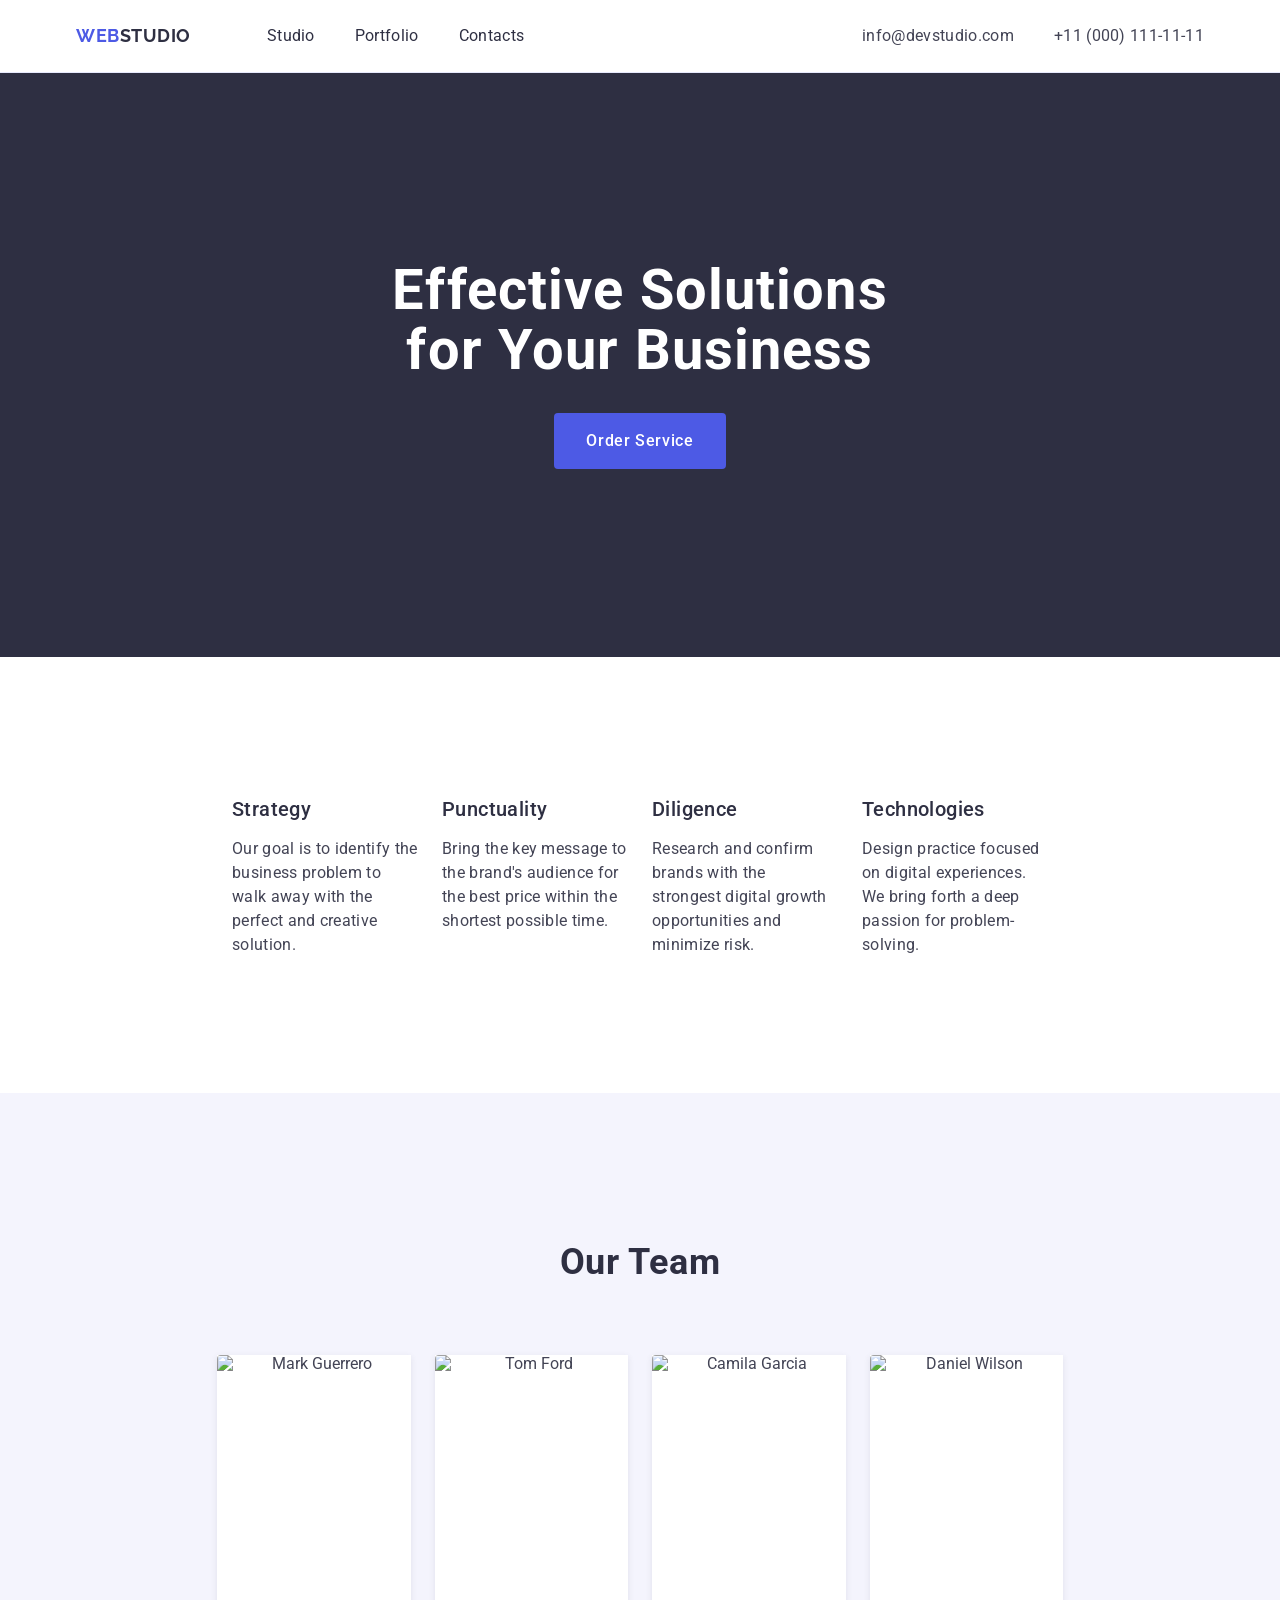
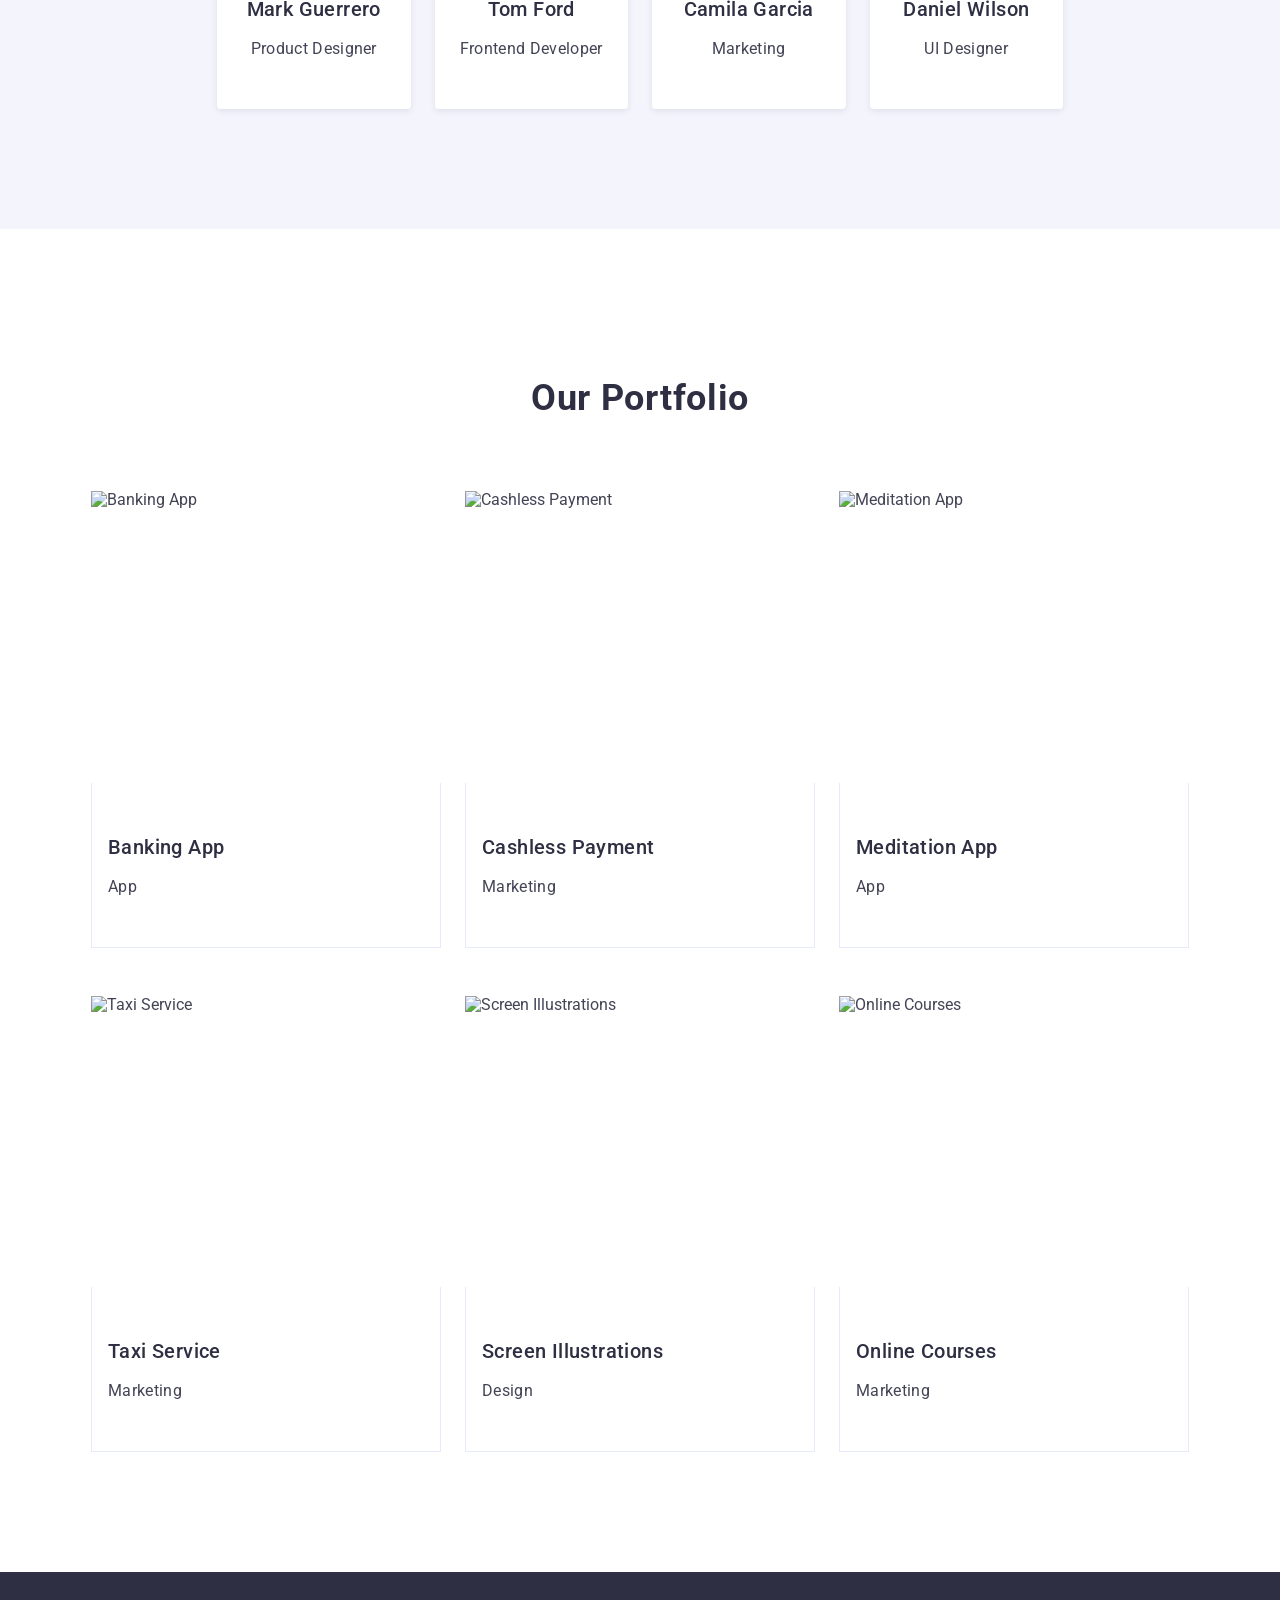
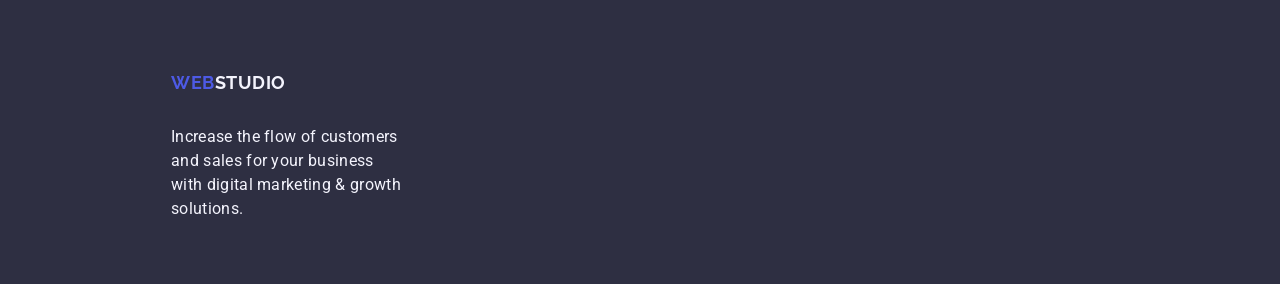
==== index.html @ 5a4e93d2 "changes in CSS" ====
<!DOCTYPE html>
<html lang="en">
  <head>
    <meta charset="UTF-8" />
    <meta name="viewport" content="width=device-width, initial-scale=1.0" />
    <!-- all Fonts -->
    <link rel="preconnect" href="https://fonts.googleapis.com" />
    <link rel="preconnect" href="https://fonts.gstatic.com" crossorigin />
    <link
      href="https://fonts.googleapis.com/css2?family=Raleway:wght@700&family=Roboto:wght@400;500;700&display=swap"
      rel="stylesheet"
    />

    <!-- Normalize -->
    <link
      href="https://cdnjs.cloudflare.com/ajax/libs/modern-normalize/3.0.1/modern-normalize.min.css"
      rel="stylesheet"
    />
    <!-- Stylesheet -->
    <link rel="stylesheet" href="./css/styles.css" />

    <!-- Title -->
    <title>WebStudio</title>
  </head>
  <body>
    <!-- Header -->
    <header class="site-header">
      <div class="container header-container">
        <nav class="nav-bar">
          <a href="./index.html" class="logo-link">
            Web<span class="logo-studio">Studio</span>
          </a>
          <ul class="main-menu">
            <li><a href="./index.html" class="menu-link">Studio</a></li>
            <li><a href="#" class="menu-link">Portfolio</a></li>
            <li><a href="#" class="menu-link">Contacts</a></li>
          </ul>
        </nav>
        <address class="contact-info">
          <ul class="contact-list">
            <li>
              <a href="mailto:info@devstudio.com" class="contact-link"
                >info@devstudio.com</a
              >
            </li>
            <li>
              <a href="tel:+110001111111" class="contact-link"
                >+11 (000) 111-11-11</a
              >
            </li>
          </ul>
        </address>
      </div>
    </header>
    <main>
      <!-- Hero Section -->
      <section class="hero">
        <div class="container hero-container">
          <h1 class="hero-title">Effective Solutions for Your Business</h1>
          <button type="button" class="hero-button">
            <span class="button-text">Order Service</span>
          </button>
        </div>
      </section>

      <!-- Features Section -->
      <section class="features">
        <div class="container features-container">
          <h2 class="visually-hidden">Our Features</h2>
          <ul class="features-list">
            <li class="feature-item">
              <h3 class="feature-item-name">Strategy</h3>
              <p class="feature-item-text">
                Our goal is to identify the business problem to walk away with
                the perfect and creative solution.
              </p>
            </li>
            <li class="feature-item">
              <h3 class="feature-item-name">Punctuality</h3>
              <p class="feature-item-text">
                Bring the key message to the brand's audience for the best price
                within the shortest possible time.
              </p>
            </li>
            <li class="feature-item">
              <h3 class="feature-item-name">Diligence</h3>
              <p class="feature-item-text">
                Research and confirm brands with the strongest digital growth
                opportunities and minimize risk.
              </p>
            </li>
            <li class="feature-item">
              <h3 class="feature-item-name">Technologies</h3>
              <p class="feature-item-text">
                Design practice focused on digital experiences. We bring forth a
                deep passion for problem-solving.
              </p>
            </li>
          </ul>
        </div>
      </section>

      <!-- Team Section -->
      <section class="team">
        <div class="container team-container">
          <h2 class="team-titel">Our Team</h2>
          <ul class="team-list">
            <li class="team-item">
              <img
                src="./images/img1.jpg"
                alt="Mark Guerrero"
                width="264"
                height="260"
              />
              <div class="team-info">
                <h3 class="team-name">Mark Guerrero</h3>
                <p class="team-name-body">Product Designer</p>
              </div>
            </li>
            <li class="team-item">
              <img
                src="./images/img2.jpg"
                alt="Tom Ford"
                width="264"
                height="260"
              />
              <div class="team-info">
                <h3 class="team-name">Tom Ford</h3>
                <p class="team-name-body">Frontend Developer</p>
              </div>
            </li>
            <li class="team-item">
              <img
                src="./images/img3.jpg"
                alt="Camila Garcia"
                width="264"
                height="260"
              />
              <div class="team-info">
                <h3 class="team-name">Camila Garcia</h3>
                <p class="team-name-body">Marketing</p>
              </div>
            </li>
            <li class="team-item">
              <img
                src="./images/img4.jpg"
                alt="Daniel Wilson"
                width="264"
                height="260"
              />
              <div class="team-info">
                <h3 class="team-name">Daniel Wilson</h3>
                <p class="team-name-body">UI Designer</p>
              </div>
            </li>
          </ul>
        </div>
      </section>

      <!-- Portfolio Section -->
      <section class="portfolio">
        <div class="container portfolio-container">
          <h2 class="portfolio-titel">Our Portfolio</h2>
          <ul class="portfolio-list">
            <li class="portfolio-item">
              <img
                src="./images/img-1.jpg"
                alt="Banking App"
                width="360"
                height="300"
              />
              <div class="portfolio-info">
                <h3 class="portfolio-name">Banking App</h3>
                <p class="portfolio-name-body">App</p>
              </div>
            </li>
            <li class="portfolio-item">
              <img
                src="./images/img-2.jpg"
                alt="Cashless Payment"
                width="360"
                height="300"
              />
              <div class="portfolio-info">
                <h3 class="portfolio-name">Cashless Payment</h3>
                <p class="portfolio-name-body">Marketing</p>
              </div>
            </li>
            <li class="portfolio-item">
              <img
                src="./images/img-3.jpg"
                alt="Meditation App"
                width="360"
                height="300"
              />
              <div class="portfolio-info">
                <h3 class="portfolio-name">Meditation App</h3>
                <p class="portfolio-name-body">App</p>
              </div>
            </li>
            <li class="portfolio-item">
              <img
                src="./images/img-4.jpg"
                alt="Taxi Service"
                width="360"
                height="300"
              />
              <div class="portfolio-info">
                <h3 class="portfolio-name">Taxi Service</h3>
                <p class="portfolio-name-body">Marketing</p>
              </div>
            </li>
            <li class="portfolio-item">
              <img
                src="./images/img-5.jpg"
                alt="Screen Illustrations"
                width="360"
                height="300"
              />
              <div class="portfolio-info">
                <h3 class="portfolio-name">Screen Illustrations</h3>
                <p class="portfolio-name-body">Design</p>
              </div>
            </li>
            <li class="portfolio-item">
              <img
                src="./images/img-6.jpg"
                alt="Online Courses"
                width="360"
                height="300"
              />
              <div class="portfolio-info">
                <h3 class="portfolio-name">Online Courses</h3>
                <p class="portfolio-name-body">Marketing</p>
              </div>
            </li>
          </ul>
        </div>
      </section>
    </main>

    <!-- Footer -->
    <footer class="footer">
      <div class="container footer-container">
        <a href="./index.html" class="footer-logo">
          Web<span class="footer-logo-studio">Studio</span>
        </a>
        <p class="footer-text">
          Increase the flow of customers and sales for your business with
          digital marketing & growth solutions.
        </p>
      </div>
    </footer>
  </body>
</html>
---- css/styles.css ----
.header,
body {
  background-color: #ffffff;
}
.team {
  background-color: #f4f4fd;
}
.hero {
  background-color: #2e2f42;
}
.footer {
  background-color: #2e2f42;
}
img {
  display: block;
  max-width: 100%;
  height: auto;
}
body {
  font-family: 'Roboto', sans-serif;
  color: #434455;
}
.visually-hidden {
  position: absolute;
  width: 1px;
  height: 1px;
  margin: -1px;
  border: 0;
  padding: 0;
  white-space: nowrap;
  clip-path: inset(100%);
  clip: rect(0 0 0 0);
  overflow: hidden;
}
/* Header */
/* #region Header */
.site-header {
  border-bottom: 1px solid #e7e9fc;
  background-color: #ffffff;
}
.container {
  width: 1158px;
  margin: 0 auto;
  padding: 0 15px;
}

.header-container {
  width: 1158px;
  padding: 24px 15px;
  margin: 0 auto;
  display: flex;
  align-items: center;
  justify-content: space-between;
}

.nav-bar {
  display: flex;
  align-items: center;
}

.logo-link {
  margin-right: 76px;
  font-family: 'Raleway', sans-serif;
  font-weight: 700;
  font-size: 18px;
  line-height: 1.17;
  letter-spacing: 0.03em;
  text-transform: uppercase;
  text-decoration: none;
  color: #4d5ae5;
}

.logo-studio {
  color: #2e2f42;
}

/* Меню */
.main-menu {
  display: flex;
  list-style: none;
  margin: 0;
  padding: 0;
  gap: 40px;
}

.menu-link {
  font-size: 16px;
  line-height: 24px;
  letter-spacing: 0.02em;
  text-decoration: none;
  color: #2e2f42;
  padding: 24px 0;
}

.menu-link:hover,
.menu-link:focus {
  color: #404bbf;
}

/* Контакты */
.contact-info {
  font-style: normal;
}

.contact-list {
  display: flex;
  list-style: none;
  margin: 0;
  padding: 0;
  gap: 40px;
}

.contact-link {
  font-size: 16px;
  line-height: 1.5;
  letter-spacing: 0.02em;
  color: #434455;
  text-decoration: none;
}

.contact-link:hover,
.contact-link:focus {
  color: #404bbf;
}
/* #endregion Header */
/* Hero */
/* #region Hero */
.hero {
  display: flex;
  justify-content: center;
  text-align: center;
  padding: 188px 0;
}

.hero-title {
  font-size: 56px;
  line-height: 1.07;
  letter-spacing: 0.02em;
  color: #ffffff;
  max-width: 496px;
  margin: auto;
}

.hero-button {
  display: block;
  margin: 32px auto 0;
  min-width: 169px;
  background-color: #4d5ae5;
  border: none;
  padding: 16px 32px;
  border-radius: 4px;
  font-family: 'Roboto', sans-serif;
  font-weight: 500;
  font-size: 16px;
  line-height: 1.5;
  letter-spacing: 0.04em;
  color: #ffffff;
  cursor: pointer;
}

.hero-button:hover,
.hero-button:focus {
  background-color: #404bbf;
}

.button-text {
  font-size: 16px;
  line-height: 1.5;
  letter-spacing: 0.04em;
  color: #ffffff;
}
/* #endregion Hero */
/* Features */
/* #region Features */
.features {
  padding: 120px 0;
}

.features-container {
  text-align: center;
  padding: 0 156px;
  max-width: 1128px;
  margin: 0 auto;
}

.features-titel {
  font-size: 36px;
  line-height: 40px;
  letter-spacing: 0.02em;
  color: #2e2f42;
  margin-bottom: 72px;
}

.features-list {
  display: flex;
  justify-content: center;
  gap: 24px;
  list-style: none;
  margin: 0;
  padding: 0;
}

.feature-item {
  flex-basis: calc((100% - 3 * 24px) / 4);
  max-width: 264px;
  text-align: left;
}

.feature-item-name {
  font-weight: 500;
  font-size: 20px;
  line-height: 24px;
  letter-spacing: 0.02em;
  color: #2e2f42;
  margin-bottom: 8px;
}

.feature-item-text {
  font-size: 16px;
  line-height: 24px;
  letter-spacing: 0.02em;
  color: #434455;
}
/* #endregion Features */

/* Team */
/* #region Team */
.team {
  padding-top: 120px;
  padding-bottom: 120px;
}

.team-container {
  padding-left: 156px;
  padding-right: 156px;
  text-align: center;
}

.team-titel {
  font-size: 36px;
  line-height: 1.11;
  letter-spacing: 0.02em;
  text-align: center;
  text-transform: capitalize;
  color: #2e2f42;
  margin-bottom: 72px;
}

.team-list {
  display: flex;
  gap: 24px;
  list-style: none;
  margin: 0;
  padding: 0;
  justify-content: center;
}

.team-item {
  background-color: #ffffff;
  border-radius: 0 0 4px 4px;
  box-shadow: 0px 2px 6px rgba(46, 47, 66, 0.1);
  flex-basis: calc((100% - 72px) / 4);
  max-width: 264px;
}

.team-item img {
  border-top-left-radius: 4px;
  border-top-right-radius: 4px;
  display: block;
  width: 100%;
  height: auto;
}

.team-info {
  padding-top: 32px;
  padding-bottom: 32px;
  text-align: center;
}

.team-name {
  font-weight: 500;
  font-size: 20px;
  line-height: 24px;
  letter-spacing: 0.02em;
  color: #2e2f42;
  margin-bottom: 8px;
}

.team-name-body {
  font-size: 16px;
  line-height: 24px;
  letter-spacing: 0.02em;
  color: #434455;
}
/* #endregion Team */

/* Portfolio */
/* #region Portfolio */
.portfolio {
  padding-top: 120px;
  padding-bottom: 120px;
}

.portfolio-container {
  text-align: left;
  width: 1128px;
  margin: 0 auto;
  padding: 0 15px;
}

.portfolio-titel {
  font-size: 36px;
  line-height: 1.11;
  letter-spacing: 0.02em;
  text-align: center;
  color: #2e2f42;
  margin-bottom: 72px;
}

.portfolio-list {
  display: flex;
  flex-wrap: wrap;
  column-gap: 24px;
  row-gap: 48px;
  list-style: none;
  margin: 0;
  padding: 0;
  justify-content: center;
}

.portfolio-item {
  width: calc((100% - 48px) / 3);
  background-color: #ffffff;
}

.portfolio-item img {
  display: block;
  width: 100%;
  height: auto;
}

.portfolio-info {
  border: 1px solid #e7e9fc;
  border-top: none;
  padding: 32px 16px;
}

.portfolio-name {
  font-weight: 500;
  font-size: 20px;
  line-height: 120%;
  letter-spacing: 0.02em;
  color: #2e2f42;
  margin-bottom: 8px;
}

.portfolio-name-body {
  font-weight: 400;
  line-height: 150%;
  font-size: 16px;
  letter-spacing: 0.02em;
  color: #434455;
}
/* #endregion Portfolio */
/* Footer */
/* #region Footer */
.footer {
  background-color: #2e2f42;
  padding-top: 100px;
  padding-bottom: 100px;
}

.footer-container {
  width: 264px;
  height: 112px;
  margin-left: 156px;
}

.footer-logo {
  display: inline-block;
  margin-bottom: 16px;
  font-family: 'Raleway', sans-serif;
  font-weight: 700;
  font-size: 18px;
  line-height: 1.17;
  letter-spacing: 0.03em;
  text-transform: uppercase;
  text-decoration: none;
  color: #4d5ae5;
}

.footer-logo-studio {
  color: #f4f4fd;
}

.footer-text {
  max-width: 264px;
  font-weight: 400;
  font-size: 16px;
  line-height: 1.5;
  letter-spacing: 0.02em;
  color: #f4f4fd;
}
/* #endregion Footer */
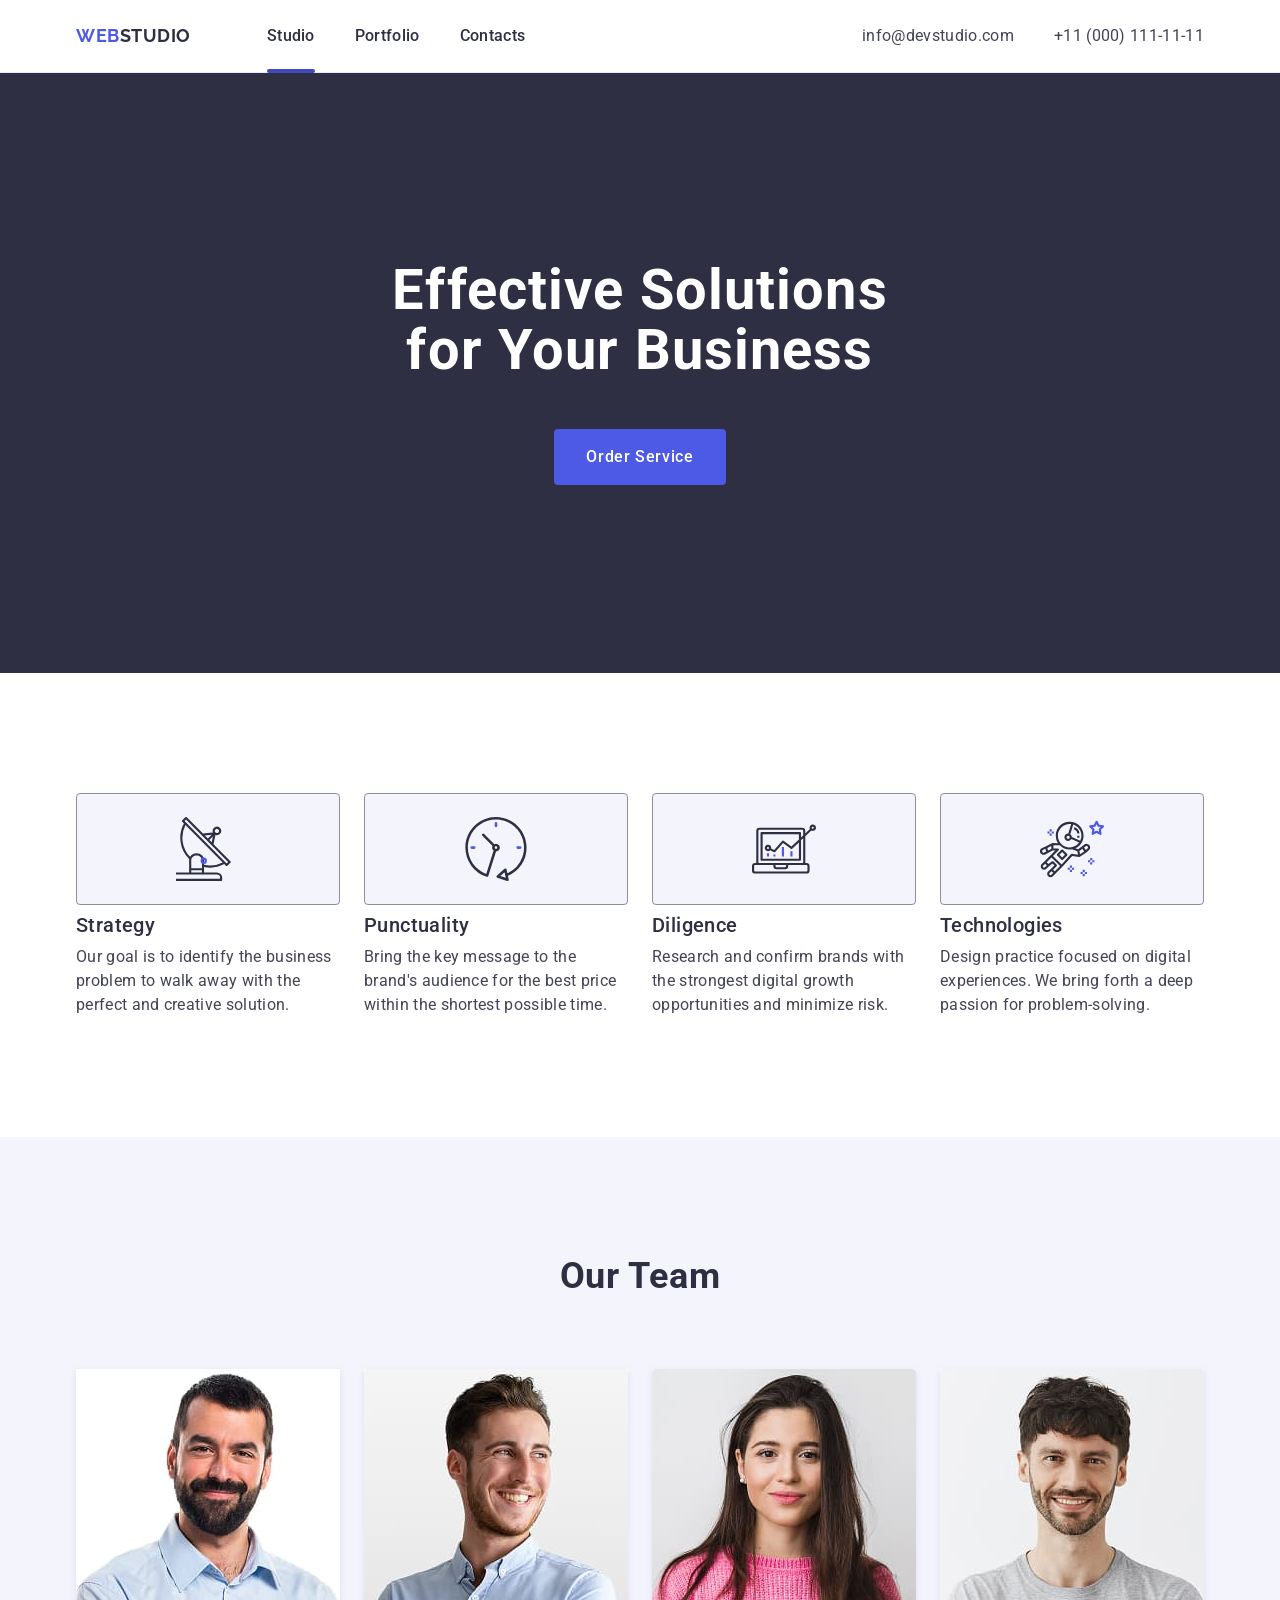
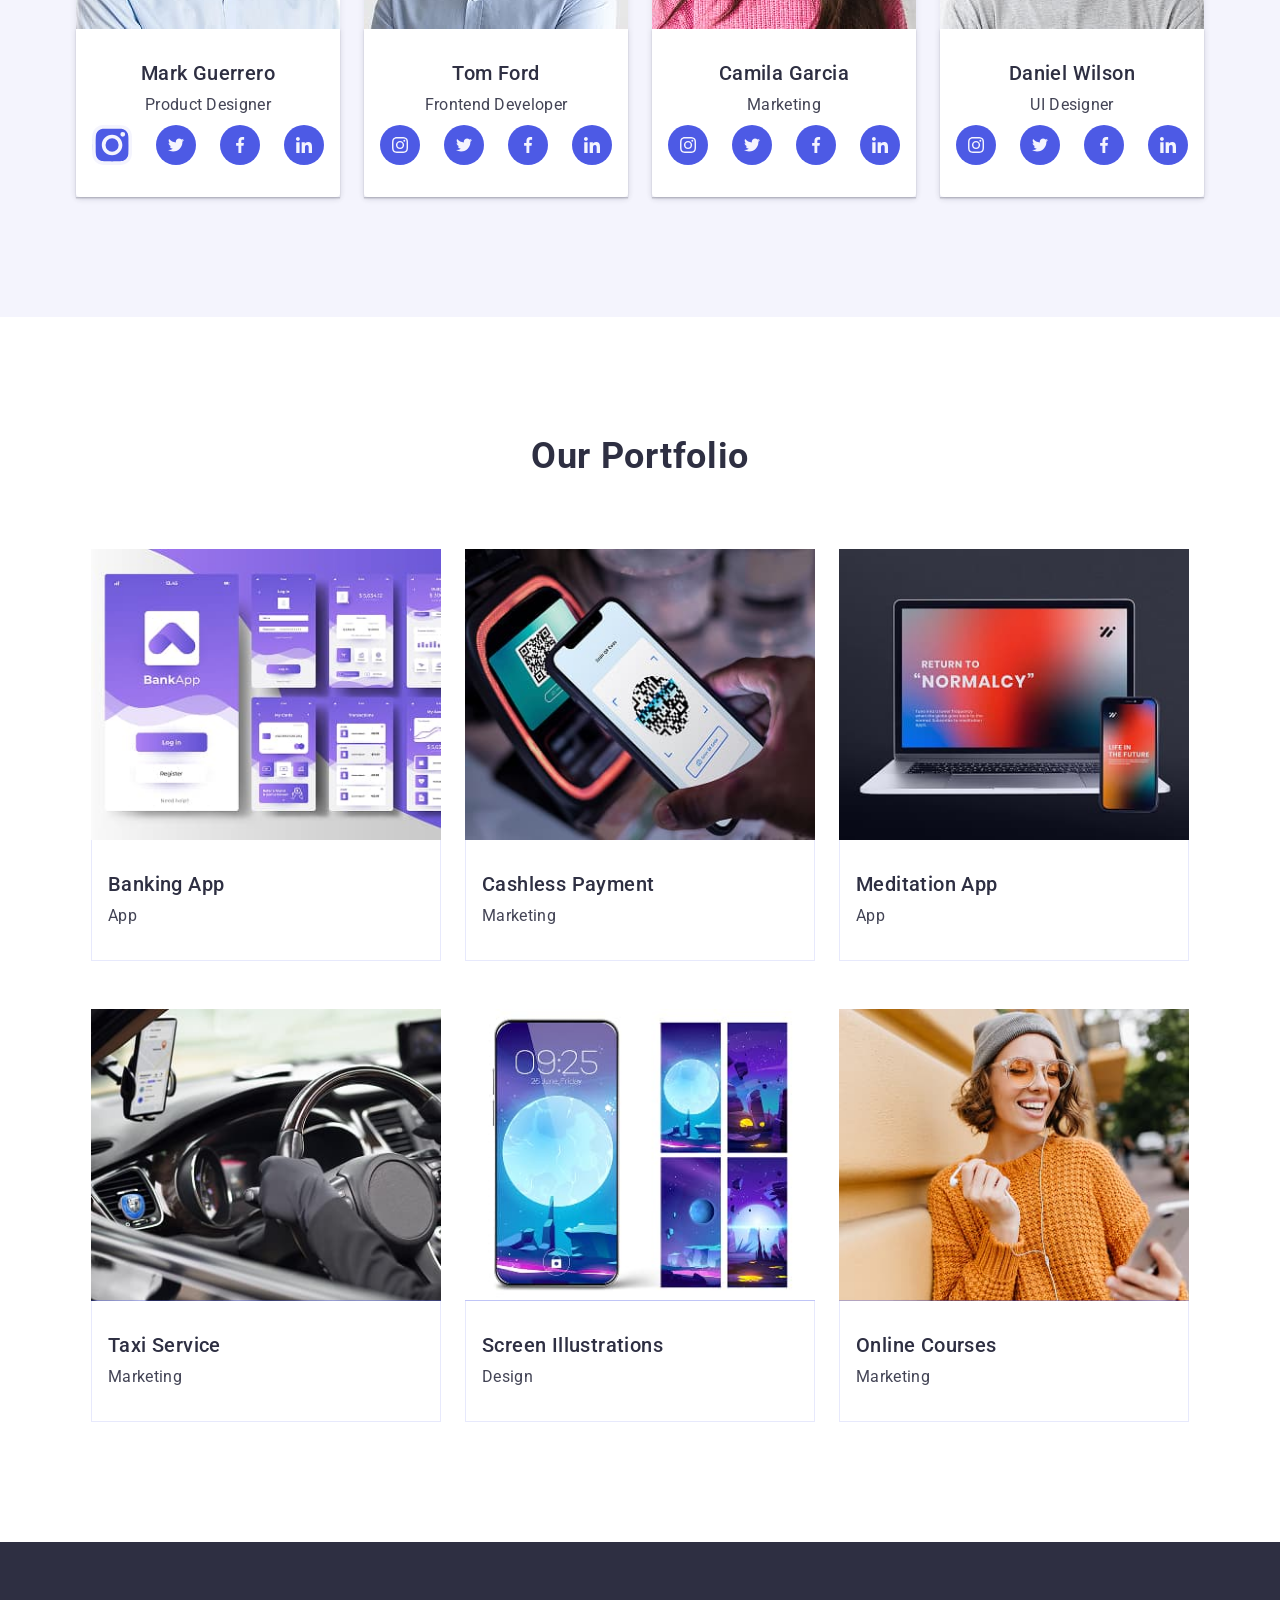
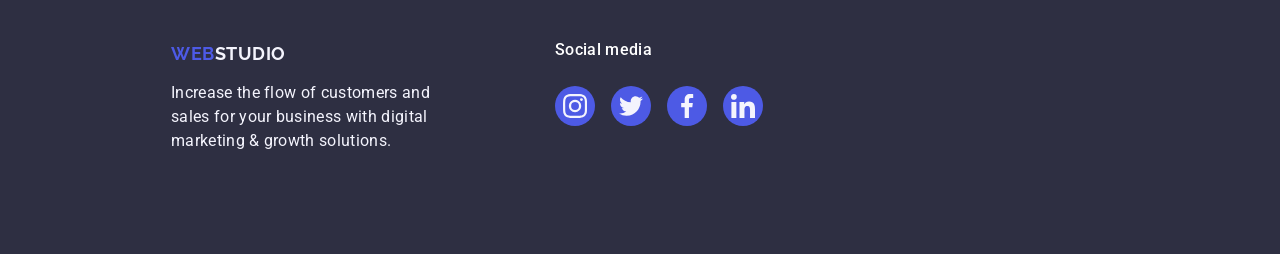
==== commit 87df8f49: "add Social media links and SVG graf, with a schdows and animations" ====
--- a/index.html
+++ b/index.html
@@ -31,7 +31,7 @@
             Web<span class="logo-studio">Studio</span>
           </a>
           <ul class="main-menu">
-            <li><a href="./index.html" class="menu-link">Studio</a></li>
+            <li><a href="./index.html" class="menu-link current">Studio</a></li>
             <li><a href="#" class="menu-link">Portfolio</a></li>
             <li><a href="#" class="menu-link">Contacts</a></li>
           </ul>
@@ -69,6 +69,11 @@
           <h2 class="visually-hidden">Our Features</h2>
           <ul class="features-list">
             <li class="feature-item">
+              <div class="feature-icon">
+                <svg width="64" height="64">
+                  <use href="./images/icons/icons.svg#antenna"></use>
+                </svg>
+              </div>
               <h3 class="feature-item-name">Strategy</h3>
               <p class="feature-item-text">
                 Our goal is to identify the business problem to walk away with
@@ -76,6 +81,11 @@
               </p>
             </li>
             <li class="feature-item">
+              <div class="feature-icon">
+                <svg width="64" height="64">
+                  <use href="./images/icons/icons.svg#clock"></use>
+                </svg>
+              </div>
               <h3 class="feature-item-name">Punctuality</h3>
               <p class="feature-item-text">
                 Bring the key message to the brand's audience for the best price
@@ -83,6 +93,11 @@
               </p>
             </li>
             <li class="feature-item">
+              <div class="feature-icon">
+                <svg width="64" height="64">
+                  <use href="./images/icons/icons.svg#diagram"></use>
+                </svg>
+              </div>
               <h3 class="feature-item-name">Diligence</h3>
               <p class="feature-item-text">
                 Research and confirm brands with the strongest digital growth
@@ -90,6 +105,11 @@
               </p>
             </li>
             <li class="feature-item">
+              <div class="feature-icon">
+                <svg width="64" height="64">
+                  <use href="./images/icons/icons.svg#astronaut"></use>
+                </svg>
+              </div>
               <h3 class="feature-item-name">Technologies</h3>
               <p class="feature-item-text">
                 Design practice focused on digital experiences. We bring forth a
@@ -107,7 +127,7 @@
           <ul class="team-list">
             <li class="team-item">
               <img
-                src="./images/img1.jpg"
+                src="./images/team/img1.jpg"
                 alt="Mark Guerrero"
                 width="264"
                 height="260"
@@ -115,11 +135,61 @@
               <div class="team-info">
                 <h3 class="team-name">Mark Guerrero</h3>
                 <p class="team-name-body">Product Designer</p>
+                <ul class="social-list">
+                  <li class="social-item">
+                    <a
+                      class="social-link"
+                      href="https://instagram.com"
+                      target="_blank"
+                      rel="noopener noreferrer"
+                    >
+                      <svg class="social-icon" width=" height="16">
+                        <use href="./images/icons/icons.svg#instagram"></use>
+                      </svg>
+                    </a>
+                  </li>
+                  <li class="social-item">
+                    <a
+                      class="social-link"
+                      href="https://twitter.com"
+                      target="_blank"
+                      rel="noopener noreferrer"
+                    >
+                      <svg class="social-icon" width="16" height="16">
+                        <use href="./images/icons/icons.svg#twitter"></use>
+                      </svg>
+                    </a>
+                  </li>
+                  <li class="social-item">
+                    <a
+                      class="social-link"
+                      href="https://facebook.com"
+                      target="_blank"
+                      rel="noopener noreferrer"
+                    >
+                      <svg class="social-icon" width="16" height="16">
+                        <use href="./images/icons/icons.svg#facebook"></use>
+                      </svg>
+                    </a>
+                  </li>
+                  <li class="social-item">
+                    <a
+                      class="social-link"
+                      href="https://linkedin.com"
+                      target="_blank"
+                      rel="noopener noreferrer"
+                    >
+                      <svg class="social-icon" width="16" height="16">
+                        <use href="./images/icons/icons.svg#linkedin"></use>
+                      </svg>
+                    </a>
+                  </li>
+                </ul>
               </div>
             </li>
             <li class="team-item">
               <img
-                src="./images/img2.jpg"
+                src="./images/team/img2.jpg"
                 alt="Tom Ford"
                 width="264"
                 height="260"
@@ -127,11 +197,61 @@
               <div class="team-info">
                 <h3 class="team-name">Tom Ford</h3>
                 <p class="team-name-body">Frontend Developer</p>
+                <ul class="social-list">
+                  <li class="social-item">
+                    <a
+                      class="social-link"
+                      href="https://instagram.com"
+                      target="_blank"
+                      rel="noopener noreferrer"
+                    >
+                      <svg class="social-icon" width="16" height="16">
+                        <use href="./images/icons/icons.svg#instagram"></use>
+                      </svg>
+                    </a>
+                  </li>
+                  <li class="social-item">
+                    <a
+                      class="social-link"
+                      href="https://twitter.com"
+                      target="_blank"
+                      rel="noopener noreferrer"
+                    >
+                      <svg class="social-icon" width="16" height="16">
+                        <use href="./images/icons/icons.svg#twitter"></use>
+                      </svg>
+                    </a>
+                  </li>
+                  <li class="social-item">
+                    <a
+                      class="social-link"
+                      href="https://facebook.com"
+                      target="_blank"
+                      rel="noopener noreferrer"
+                    >
+                      <svg class="social-icon" width="16" height="16">
+                        <use href="./images/icons/icons.svg#facebook"></use>
+                      </svg>
+                    </a>
+                  </li>
+                  <li class="social-item">
+                    <a
+                      class="social-link"
+                      href="https://linkedin.com"
+                      target="_blank"
+                      rel="noopener noreferrer"
+                    >
+                      <svg class="social-icon" width="16" height="16">
+                        <use href="./images/icons/icons.svg#linkedin"></use>
+                      </svg>
+                    </a>
+                  </li>
+                </ul>
               </div>
             </li>
             <li class="team-item">
               <img
-                src="./images/img3.jpg"
+                src="./images/team/img3.jpg"
                 alt="Camila Garcia"
                 width="264"
                 height="260"
@@ -139,11 +259,61 @@
               <div class="team-info">
                 <h3 class="team-name">Camila Garcia</h3>
                 <p class="team-name-body">Marketing</p>
+                <ul class="social-list">
+                  <li class="social-item">
+                    <a
+                      class="social-link"
+                      href="https://instagram.com"
+                      target="_blank"
+                      rel="noopener noreferrer"
+                    >
+                      <svg class="social-icon" width="16" height="16">
+                        <use href="./images/icons/icons.svg#instagram"></use>
+                      </svg>
+                    </a>
+                  </li>
+                  <li class="social-item">
+                    <a
+                      class="social-link"
+                      href="https://twitter.com"
+                      target="_blank"
+                      rel="noopener noreferrer"
+                    >
+                      <svg class="social-icon" width="16" height="16">
+                        <use href="./images/icons/icons.svg#twitter"></use>
+                      </svg>
+                    </a>
+                  </li>
+                  <li class="social-item">
+                    <a
+                      class="social-link"
+                      href="https://facebook.com"
+                      target="_blank"
+                      rel="noopener noreferrer"
+                    >
+                      <svg class="social-icon" width="16" height="16">
+                        <use href="./images/icons/icons.svg#facebook"></use>
+                      </svg>
+                    </a>
+                  </li>
+                  <li class="social-item">
+                    <a
+                      class="social-link"
+                      href="https://linkedin.com"
+                      target="_blank"
+                      rel="noopener noreferrer"
+                    >
+                      <svg class="social-icon" width="16" height="16">
+                        <use href="./images/icons/icons.svg#linkedin"></use>
+                      </svg>
+                    </a>
+                  </li>
+                </ul>
               </div>
             </li>
             <li class="team-item">
               <img
-                src="./images/img4.jpg"
+                src="./images/team/img4.jpg"
                 alt="Daniel Wilson"
                 width="264"
                 height="260"
@@ -151,6 +321,56 @@
               <div class="team-info">
                 <h3 class="team-name">Daniel Wilson</h3>
                 <p class="team-name-body">UI Designer</p>
+                <ul class="social-list">
+                  <li class="social-item">
+                    <a
+                      class="social-link"
+                      href="https://instagram.com"
+                      target="_blank"
+                      rel="noopener noreferrer"
+                    >
+                      <svg class="social-icon" width="16" height="16">
+                        <use href="./images/icons/icons.svg#instagram"></use>
+                      </svg>
+                    </a>
+                  </li>
+                  <li class="social-item">
+                    <a
+                      class="social-link"
+                      href="https://twitter.com"
+                      target="_blank"
+                      rel="noopener noreferrer"
+                    >
+                      <svg class="social-icon" width="16" height="16">
+                        <use href="./images/icons/icons.svg#twitter"></use>
+                      </svg>
+                    </a>
+                  </li>
+                  <li class="social-item">
+                    <a
+                      class="social-link"
+                      href="https://facebook.com"
+                      target="_blank"
+                      rel="noopener noreferrer"
+                    >
+                      <svg class="social-icon" width="16" height="16">
+                        <use href="./images/icons/icons.svg#facebook"></use>
+                      </svg>
+                    </a>
+                  </li>
+                  <li class="social-item">
+                    <a
+                      class="social-link"
+                      href="https://linkedin.com"
+                      target="_blank"
+                      rel="noopener noreferrer"
+                    >
+                      <svg class="social-icon" width="16" height="16">
+                        <use href="./images/icons/icons.svg#linkedin"></use>
+                      </svg>
+                    </a>
+                  </li>
+                </ul>
               </div>
             </li>
           </ul>
@@ -163,72 +383,114 @@
           <h2 class="portfolio-titel">Our Portfolio</h2>
           <ul class="portfolio-list">
             <li class="portfolio-item">
-              <img
-                src="./images/img-1.jpg"
-                alt="Banking App"
-                width="360"
-                height="300"
-              />
+              <div class="overlay-wrapper">
+                <img
+                  src="./images/portfolio/img-1.jpg"
+                  alt="Banking App"
+                  width="360"
+                  height="300"
+                />
+                <p class="overlay-text">
+                  14 Stylish and User-Friendly App Design Concepts · Task
+                  Manager App · Calorie Tracker App · Exotic Fruit Ecommerce App
+                  · Cloud Storage App
+                </p>
+              </div>
               <div class="portfolio-info">
                 <h3 class="portfolio-name">Banking App</h3>
                 <p class="portfolio-name-body">App</p>
               </div>
             </li>
             <li class="portfolio-item">
-              <img
-                src="./images/img-2.jpg"
-                alt="Cashless Payment"
-                width="360"
-                height="300"
-              />
+              <div class="overlay-wrapper">
+                <img
+                  src="./images/portfolio/img-2.jpg"
+                  alt="Cashless Payment"
+                  width="360"
+                  height="300"
+                />
+                <p class="overlay-text">
+                  14 Stylish and User-Friendly App Design Concepts · Task
+                  Manager App · Calorie Tracker App · Exotic Fruit Ecommerce App
+                  · Cloud Storage App
+                </p>
+              </div>
               <div class="portfolio-info">
                 <h3 class="portfolio-name">Cashless Payment</h3>
                 <p class="portfolio-name-body">Marketing</p>
               </div>
             </li>
             <li class="portfolio-item">
-              <img
-                src="./images/img-3.jpg"
-                alt="Meditation App"
-                width="360"
-                height="300"
-              />
+              <div class="overlay-wrapper">
+                <img
+                  src="./images/portfolio/img-3.jpg"
+                  alt="Meditation App"
+                  width="360"
+                  height="300"
+                />
+                <p class="overlay-text">
+                  14 Stylish and User-Friendly App Design Concepts · Task
+                  Manager App · Calorie Tracker App · Exotic Fruit Ecommerce App
+                  · Cloud Storage App
+                </p>
+              </div>
               <div class="portfolio-info">
                 <h3 class="portfolio-name">Meditation App</h3>
                 <p class="portfolio-name-body">App</p>
               </div>
             </li>
             <li class="portfolio-item">
-              <img
-                src="./images/img-4.jpg"
-                alt="Taxi Service"
-                width="360"
-                height="300"
-              />
+              <div class="overlay-wrapper">
+                <img
+                  src="./images/portfolio/img-4.jpg"
+                  alt="Taxi Service"
+                  width="360"
+                  height="300"
+                />
+                <p class="overlay-text">
+                  14 Stylish and User-Friendly App Design Concepts · Task
+                  Manager App · Calorie Tracker App · Exotic Fruit Ecommerce App
+                  · Cloud Storage App
+                </p>
+              </div>
               <div class="portfolio-info">
                 <h3 class="portfolio-name">Taxi Service</h3>
                 <p class="portfolio-name-body">Marketing</p>
               </div>
             </li>
             <li class="portfolio-item">
-              <img
-                src="./images/img-5.jpg"
-                alt="Screen Illustrations"
-                width="360"
-                height="300"
-              />
+              <div class="overlay-wrapper">
+                <img
+                  src="./images/portfolio/img-5.jpg"
+                  alt="Screen Illustrations"
+                  width="360"
+                  height="300"
+                />
+                <p class="overlay-text">
+                  14 Stylish and User-Friendly App Design Concepts · Task
+                  Manager App · Calorie Tracker App · Exotic Fruit Ecommerce App
+                  · Cloud Storage App
+                </p>
+              </div>
               <div class="portfolio-info">
                 <h3 class="portfolio-name">Screen Illustrations</h3>
                 <p class="portfolio-name-body">Design</p>
               </div>
             </li>
             <li class="portfolio-item">
-              <img
-                src="./images/img-6.jpg"
-                alt="Online Courses"
-                width="360"
-                height="300"
-              />
+              <div class="overlay-wrapper">
+                <img
+                  src="./images/portfolio/img-6.jpg"
+                  alt="Online Courses"
+                  width="360"
+                  height="300"
+                />
+                <p class="overlay-text">
+                  14 Stylish and User-Friendly App Design Concepts · Task
+                  Manager App · Calorie Tracker App · Exotic Fruit Ecommerce App
+                  · Cloud Storage App
+                </p>
+              </div>
               <div class="portfolio-info">
                 <h3 class="portfolio-name">Online Courses</h3>
                 <p class="portfolio-name-body">Marketing</p>
@@ -239,16 +501,65 @@
       </section>
     </main>
 
-    <!-- Footer -->
     <footer class="footer">
-      <div class="container footer-container">
-        <a href="./index.html" class="footer-logo">
-          Web<span class="footer-logo-studio">Studio</span>
-        </a>
-        <p class="footer-text">
-          Increase the flow of customers and sales for your business with
-          digital marketing & growth solutions.
-        </p>
+      <div class="container footer-inner">
+        <!-- Левый блок: логотип + текст -->
+        <div class="footer-container">
+          <a href="./index.html" class="footer-logo">
+            Web<span class="footer-logo-studio">Studio</span>
+          </a>
+          <p class="footer-text">
+            Increase the flow of customers and sales for your business with
+            digital marketing & growth solutions.
+          </p>
+        </div>
+
+        <!-- Правый блок: соцсети -->
+        <div class="footer-container-social">
+          <p class="footer-social-media">Social media</p>
+          <ul class="social-list-footer">
+            <li>
+              <a
+                class="social-link-footer"
+                href="https://instagram.com"
+                target="_blank"
+                rel="noopener noreferrer"
+                ><svg width="24" height="24">
+                  <use href="./images/icons/icons.svg#instagram"></use></svg
+              ></a>
+            </li>
+            <li>
+              <a
+                class="social-link-footer"
+                href="https://twitter.com"
+                target="_blank"
+                rel="noopener noreferrer"
+                ><svg width="24" height="24">
+                  <use href="./images/icons/icons.svg#twitter"></use></svg
+              ></a>
+            </li>
+            <li>
+              <a
+                class="social-link-footer"
+                href="https://facebook.com"
+                target="_blank"
+                rel="noopener noreferrer"
+                ><svg width="24" height="24">
+                  <use href="./images/icons/icons.svg#facebook"></use></svg
+              ></a>
+            </li>
+            <li>
+              <a
+                class="social-link-footer"
+                href="https://linkedin.com"
+                target="_blank"
+                rel="noopener noreferrer"
+                ><svg width="24" height="24">
+                  <use href="./images/icons/icons.svg#linkedin"></use></svg
+              ></a>
+            </li>
+          </ul>
+        </div>
       </div>
     </footer>
   </body>
--- a/css/styles.css
+++ b/css/styles.css
@@ -1,3 +1,4 @@
+/* #region CSS reset */
 .header,
 body {
   background-color: #ffffff;
@@ -32,22 +33,31 @@
   clip: rect(0 0 0 0);
   overflow: hidden;
 }
+.container {
+  width: 1158px;
+  margin: 0 auto;
+  padding: 0 15px;
+}
+h1,
+h2,
+h3,
+h4,
+h5,
+h6,
+p {
+  margin: 0;
+  padding: 0;
+}
+
+/* #endregion CSS reset */
 /* Header */
 /* #region Header */
 .site-header {
   border-bottom: 1px solid #e7e9fc;
   background-color: #ffffff;
 }
-.container {
-  width: 1158px;
-  margin: 0 auto;
-  padding: 0 15px;
-}
 
 .header-container {
-  width: 1158px;
-  padding: 24px 15px;
-  margin: 0 auto;
   display: flex;
   align-items: center;
   justify-content: space-between;
@@ -74,7 +84,6 @@
   color: #2e2f42;
 }
 
-/* Меню */
 .main-menu {
   display: flex;
   list-style: none;
@@ -86,50 +95,68 @@
 .menu-link {
   font-size: 16px;
   line-height: 24px;
+  font-weight: 500;
   letter-spacing: 0.02em;
   text-decoration: none;
   color: #2e2f42;
   padding: 24px 0;
+  display: block;
 }
 
 .menu-link:hover,
-.menu-link:focus {
-  color: #404bbf;
-}
-
-/* Контакты */
-.contact-info {
-  font-style: normal;
-}
-
-.contact-list {
-  display: flex;
-  list-style: none;
-  margin: 0;
-  padding: 0;
-  gap: 40px;
-}
-
-.contact-link {
-  font-size: 16px;
-  line-height: 1.5;
-  letter-spacing: 0.02em;
-  color: #434455;
-  text-decoration: none;
-}
-
+.menu-link:focus,
 .contact-link:hover,
 .contact-link:focus {
   color: #404bbf;
 }
+.menu-link.current {
+  position: relative;
+}
+
+.menu-link.current::after {
+  content: '';
+
+  position: absolute;
+  left: 0;
+  bottom: -1px;
+
+  width: 100%;
+  height: 4px;
+  border-radius: 2px;
+
+  background-color: #404bbf;
+}
+.contact-info {
+  font-style: normal;
+}
+
+.contact-list {
+  display: flex;
+  list-style: none;
+  margin: 0;
+  padding: 0;
+  gap: 40px;
+}
+
+.contact-link {
+  font-size: 16px;
+  line-height: 1.5;
+  letter-spacing: 0.02em;
+  color: #434455;
+  text-decoration: none;
+}
+
 /* #endregion Header */
 /* Hero */
 /* #region Hero */
 .hero {
-  display: flex;
-  justify-content: center;
   text-align: center;
   padding: 188px 0;
+  background-image: linear-gradient(rgba(46, 47, 66, 0.7)),
+    url(../images/background-image.jpg);
+  background-repeat: no-repeat;
+  background-position: center center;
+  background-size: cover;
 }
 
 .hero-title {
@@ -143,7 +170,7 @@
 
 .hero-button {
   display: block;
-  margin: 32px auto 0;
+  margin: 48px auto 0;
   min-width: 169px;
   background-color: #4d5ae5;
   border: none;
@@ -176,13 +203,21 @@
   padding: 120px 0;
 }
 
-.features-container {
-  text-align: center;
-  padding: 0 156px;
-  max-width: 1128px;
-  margin: 0 auto;
-}
-
+.feature-icon {
+  display: flex;
+  align-items: center;
+  justify-content: center;
+  background-color: #f4f4fd;
+  border-radius: 4px;
+  border: 1px solid #8e8f99;
+  border-radius: 4px;
+  width: 264px;
+  height: 112px;
+  margin-bottom: 8px;
+}
+.feature-icon svg {
+  fill: currentColor;
+}
 .features-titel {
   font-size: 36px;
   line-height: 40px;
@@ -202,7 +237,6 @@
 
 .feature-item {
   flex-basis: calc((100% - 3 * 24px) / 4);
-  max-width: 264px;
   text-align: left;
 }
 
@@ -229,13 +263,35 @@
   padding-top: 120px;
   padding-bottom: 120px;
 }
-
-.team-container {
-  padding-left: 156px;
-  padding-right: 156px;
-  text-align: center;
-}
-
+.social-list {
+  list-style: none;
+  display: flex;
+  gap: 24px;
+  align-items: center;
+  justify-content: center;
+  padding: 0;
+  padding-top: 8px;
+}
+.social-item {
+  width: 40px;
+  height: 40px;
+}
+.social-link {
+  background-color: #4d5ae5;
+  width: 100%;
+  height: 100%;
+  display: flex;
+  align-items: center;
+  justify-content: center;
+  border-radius: 50%;
+}
+.social-link:hover,
+.social-link:focus {
+  background-color: #404bbf;
+}
+.social-icon {
+  color: currentColor;
+}
 .team-titel {
   font-size: 36px;
   line-height: 1.11;
@@ -260,7 +316,6 @@
   border-radius: 0 0 4px 4px;
   box-shadow: 0px 2px 6px rgba(46, 47, 66, 0.1);
   flex-basis: calc((100% - 72px) / 4);
-  max-width: 264px;
 }
 
 .team-item img {
@@ -275,6 +330,8 @@
   padding-top: 32px;
   padding-bottom: 32px;
   text-align: center;
+  box-shadow: 0 2px 1px 0 rgba(46, 47, 66, 0.08),
+    0 1px 1px 0 rgba(46, 47, 66, 0.16), 0 1px 6px 0 rgba(46, 47, 66, 0.08);
 }
 
 .team-name {
@@ -331,12 +388,42 @@
 .portfolio-item {
   width: calc((100% - 48px) / 3);
   background-color: #ffffff;
+  cursor: pointer;
+}
+.portfolio-item:hover,
+.portfolio-item:focus {
+  box-shadow: 0 2px 1px 0 rgba(46, 47, 66, 0.08),
+    0 1px 1px 0 rgba(46, 47, 66, 0.16), 0 1px 6px 0 rgba(46, 47, 66, 0.08);
 }
 
 .portfolio-item img {
   display: block;
   width: 100%;
   height: auto;
+}
+.overlay-wrapper {
+  position: relative;
+  overflow: hidden;
+}
+.overlay-wrapper:hover .overlay-text {
+  transform: translateY(0);
+}
+.overlay-text {
+  transform: translateY(100%);
+  transition: transform 500ms ease;
+  padding: 32px;
+  padding-top: 40px;
+  position: absolute;
+  top: 0;
+  left: 0;
+  color: #f4f4fd;
+  font-size: 16px;
+  line-height: 150%;
+  letter-spacing: 0.02em;
+  width: 100%;
+  height: 100%;
+  display: flex;
+  background-color: #4d5ae5;
 }
 
 .portfolio-info {
@@ -366,14 +453,32 @@
 /* #region Footer */
 .footer {
   background-color: #2e2f42;
-  padding-top: 100px;
-  padding-bottom: 100px;
+  padding: 100px;
+  padding-left: 156px;
+}
+
+.footer-inner {
+  display: flex;
+  align-items: flex-start;
+  gap: 120px;
+  justify-content: flex-start;
 }
 
 .footer-container {
   width: 264px;
   height: 112px;
-  margin-left: 156px;
+  display: flex;
+  flex-direction: column;
+  justify-content: center;
+}
+
+.footer-container-social {
+  width: 208px;
+  height: 80px;
+  display: flex;
+  flex-direction: column;
+  justify-content: center;
+  gap: 8px;
 }
 
 .footer-logo {
@@ -393,6 +498,14 @@
   color: #f4f4fd;
 }
 
+.footer-social-media {
+  font-weight: 500;
+  font-size: 16px;
+  line-height: 150%;
+  letter-spacing: 0.02em;
+  color: #ffffff;
+  padding-bottom: 16px;
+}
 .footer-text {
   max-width: 264px;
   font-weight: 400;
@@ -401,4 +514,26 @@
   letter-spacing: 0.02em;
   color: #f4f4fd;
 }
+
+.social-list-footer {
+  display: flex;
+  gap: 16px;
+  list-style: none;
+  padding: 0;
+  margin: 0;
+}
+
+.social-link-footer {
+  display: flex;
+  align-items: center;
+  justify-content: center;
+  width: 40px;
+  height: 40px;
+  border-radius: 50%;
+  background-color: #4d5ae5;
+}
+
+.social-link-footer:hover {
+  background-color: #404bbf;
+}
 /* #endregion Footer */
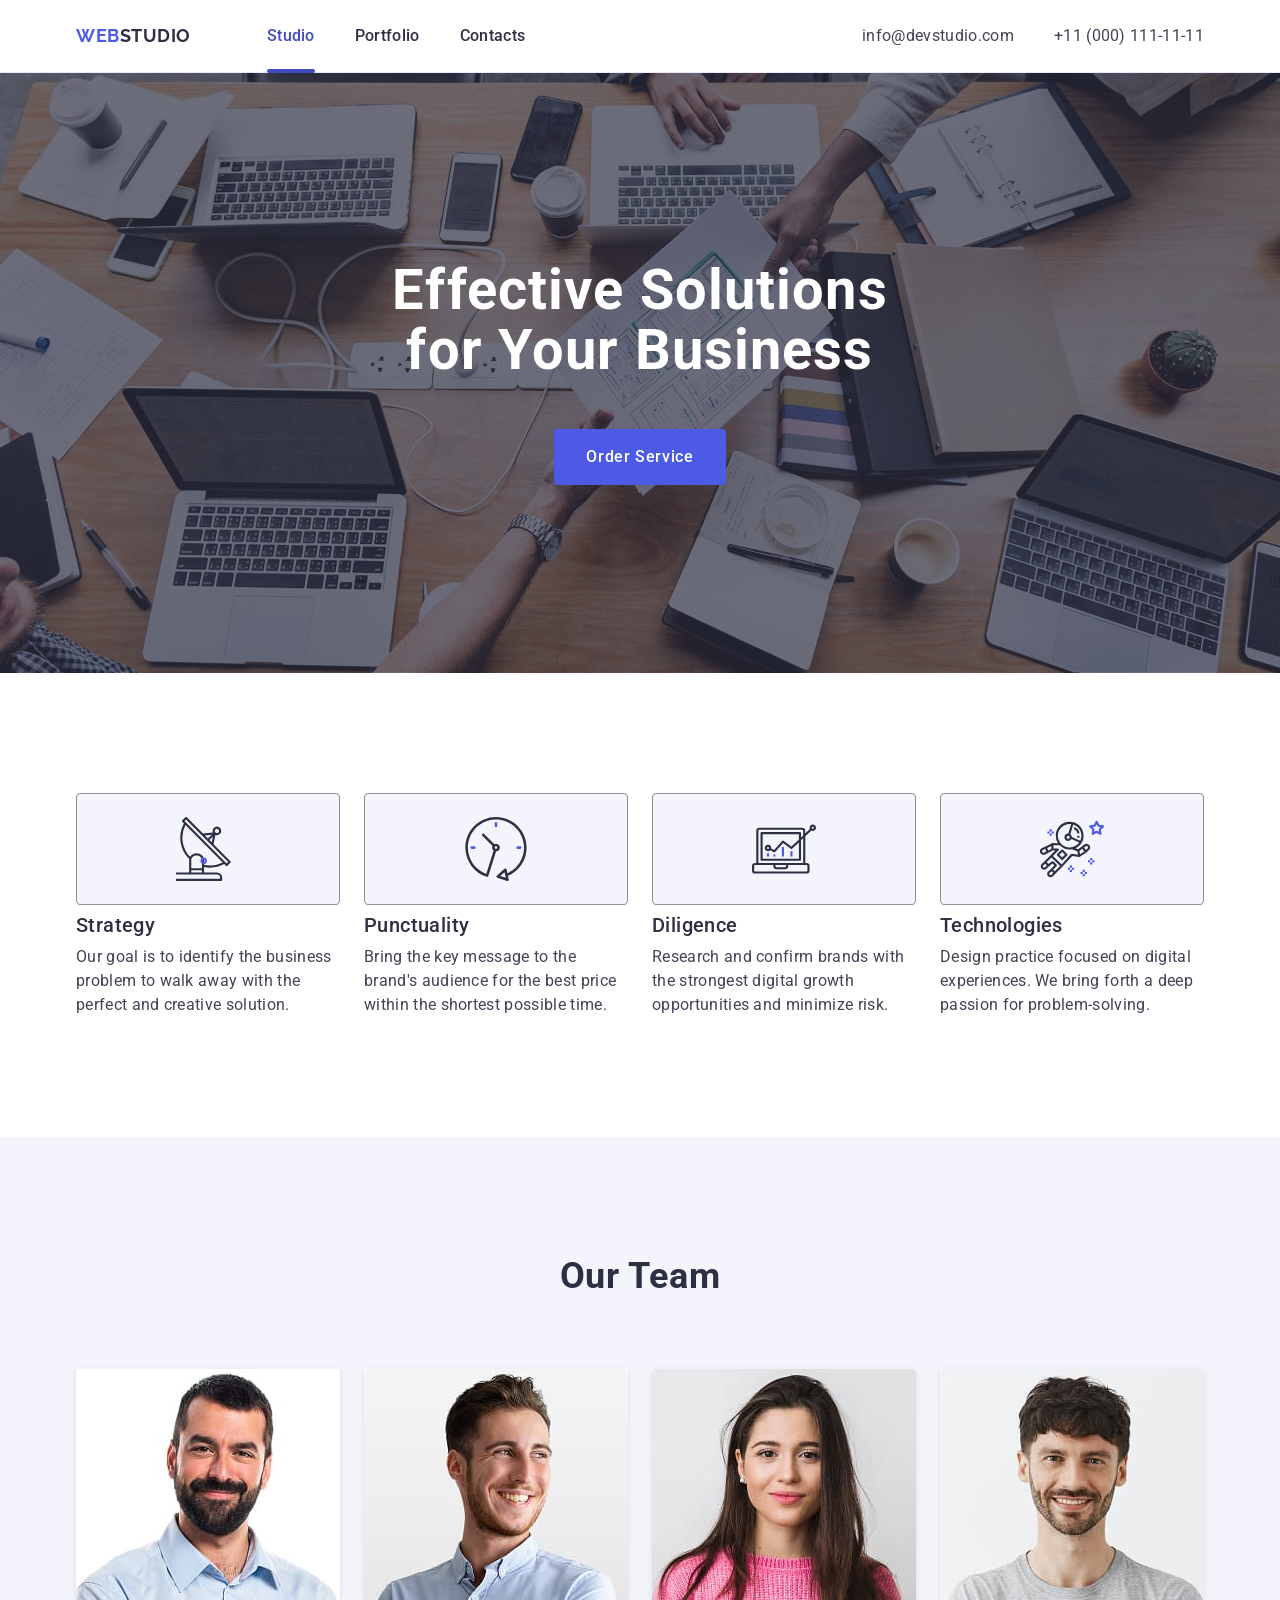
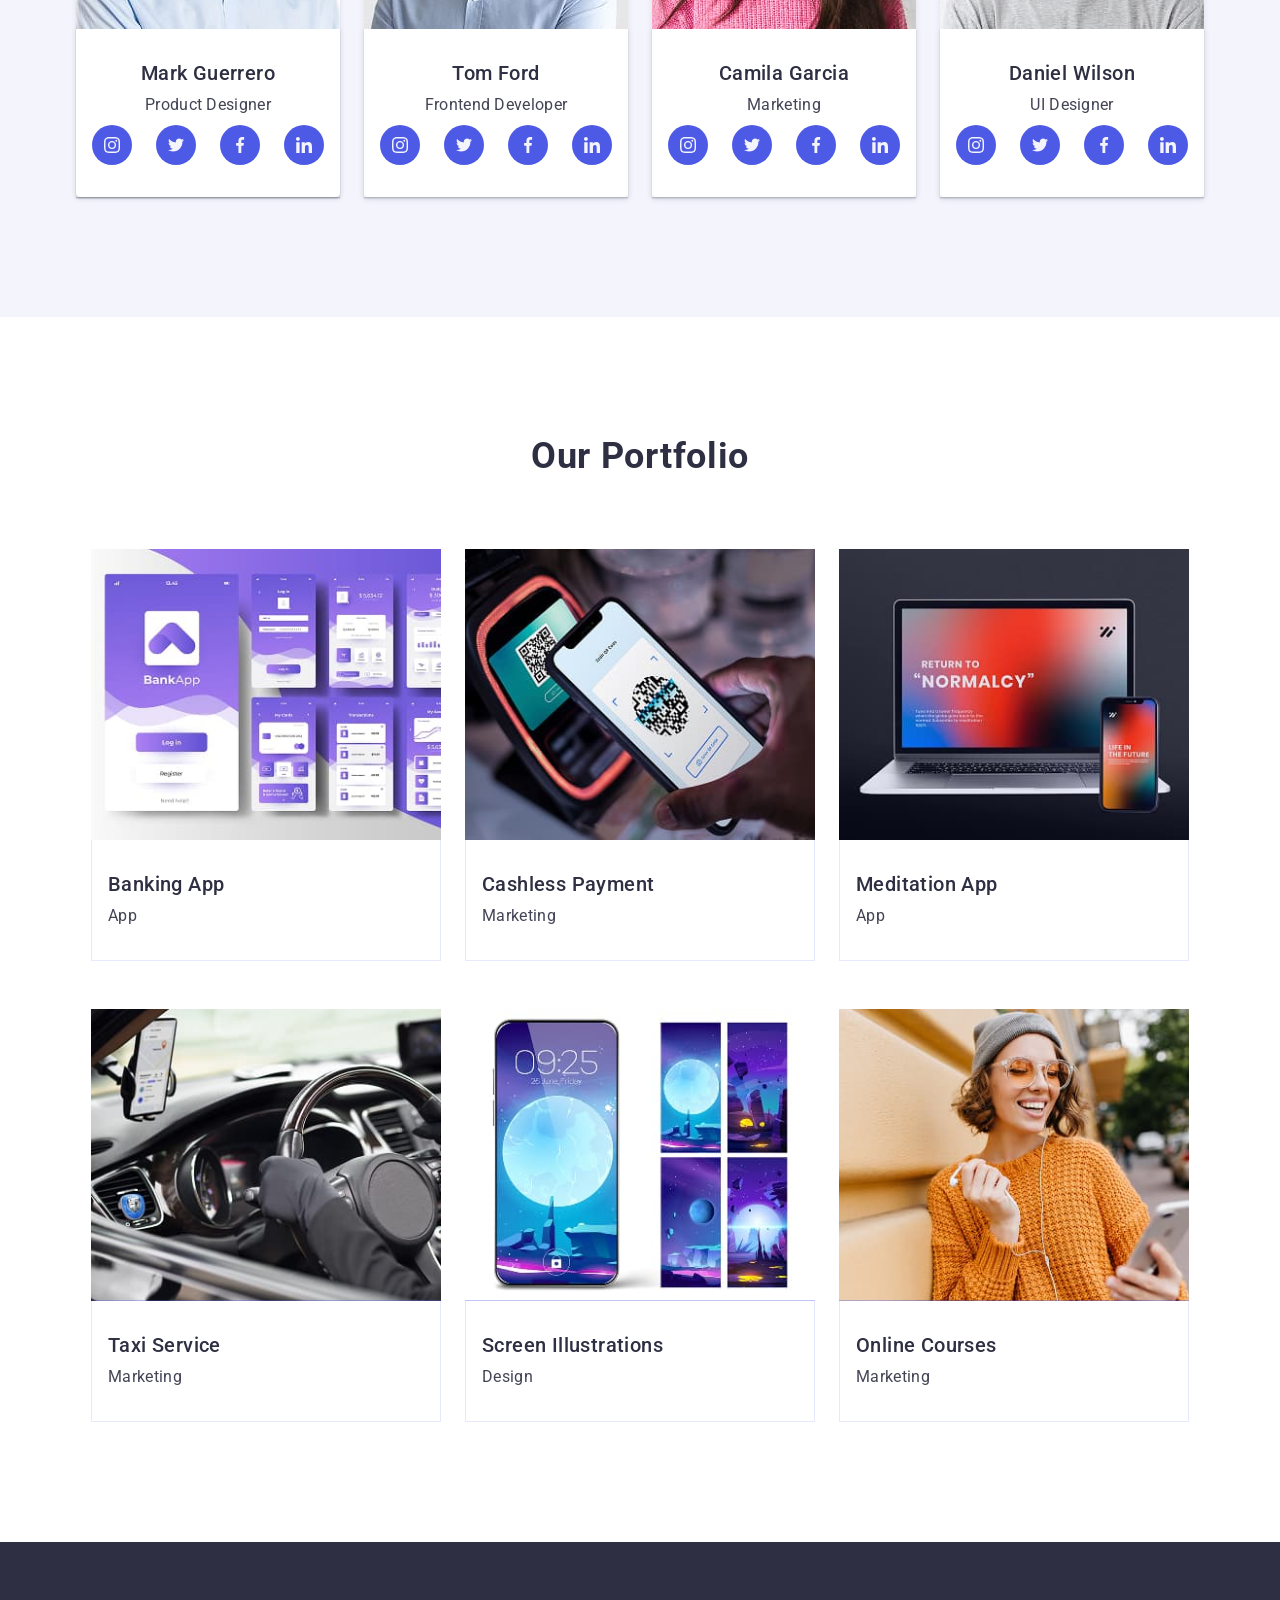
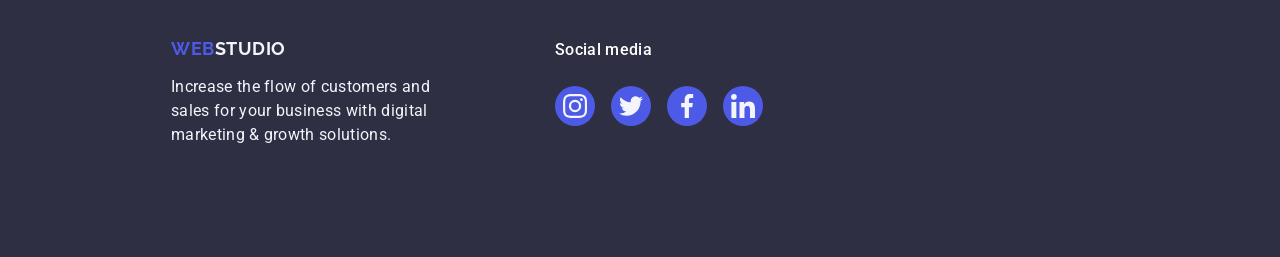
==== commit af950553: "sintax Changes" ====
--- a/index.html
+++ b/index.html
@@ -24,7 +24,7 @@
   </head>
   <body>
     <!-- Header -->
-    <header class="site-header">
+    <header class="site-header header">
       <div class="container header-container">
         <nav class="nav-bar">
           <a href="./index.html" class="logo-link">
@@ -143,7 +143,7 @@
                       target="_blank"
                       rel="noopener noreferrer"
                     >
-                      <svg class="social-icon" width=" height="16">
+                      <svg class="social-icon" width="16" height="16">
                         <use href="./images/icons/icons.svg#instagram"></use>
                       </svg>
                     </a>
@@ -501,9 +501,9 @@
       </section>
     </main>
 
+    <!-- Footer -->
     <footer class="footer">
       <div class="container footer-inner">
-        <!-- Левый блок: логотип + текст -->
         <div class="footer-container">
           <a href="./index.html" class="footer-logo">
             Web<span class="footer-logo-studio">Studio</span>
@@ -513,48 +513,46 @@
             digital marketing & growth solutions.
           </p>
         </div>
-
-        <!-- Правый блок: соцсети -->
         <div class="footer-container-social">
           <p class="footer-social-media">Social media</p>
           <ul class="social-list-footer">
-            <li>
+            <li class="social-item-footer">
               <a
                 class="social-link-footer"
                 href="https://instagram.com"
                 target="_blank"
                 rel="noopener noreferrer"
-                ><svg width="24" height="24">
+                ><svg class="social-icon-footer" width="24" height="24">
                   <use href="./images/icons/icons.svg#instagram"></use></svg
               ></a>
             </li>
-            <li>
+            <li class="social-item-footer">
               <a
                 class="social-link-footer"
                 href="https://twitter.com"
                 target="_blank"
                 rel="noopener noreferrer"
-                ><svg width="24" height="24">
+                ><svg class="social-icon-footer" width="24" height="24">
                   <use href="./images/icons/icons.svg#twitter"></use></svg
               ></a>
             </li>
-            <li>
+            <li class="social-item-footer">
               <a
                 class="social-link-footer"
                 href="https://facebook.com"
                 target="_blank"
                 rel="noopener noreferrer"
-                ><svg width="24" height="24">
+                ><svg class="social-icon-footer" width="24" height="24">
                   <use href="./images/icons/icons.svg#facebook"></use></svg
               ></a>
             </li>
-            <li>
+            <li class="social-item-footer">
               <a
                 class="social-link-footer"
                 href="https://linkedin.com"
                 target="_blank"
                 rel="noopener noreferrer"
-                ><svg width="24" height="24">
+                ><svg class="social-icon-footer" width="24" height="24">
                   <use href="./images/icons/icons.svg#linkedin"></use></svg
               ></a>
             </li>
--- a/css/styles.css
+++ b/css/styles.css
@@ -52,6 +52,10 @@
 /* #endregion CSS reset */
 /* Header */
 /* #region Header */
+.header {
+  box-shadow: 0px 2px 1px rgba(46, 47, 66, 0.08),
+    0px 1px 1px rgba(46, 47, 66, 0.16), 0px 1px 6px rgba(46, 47, 66, 0.08);
+}
 .site-header {
   border-bottom: 1px solid #e7e9fc;
   background-color: #ffffff;
@@ -90,6 +94,7 @@
   margin: 0;
   padding: 0;
   gap: 40px;
+  transition: color 250ms cubic-bezier(0.4, 0, 0.2, 1);
 }
 
 .menu-link {
@@ -101,6 +106,7 @@
   color: #2e2f42;
   padding: 24px 0;
   display: block;
+  transition: color 250ms cubic-bezier(0.4, 0, 0.2, 1);
 }
 
 .menu-link:hover,
@@ -111,6 +117,7 @@
 }
 .menu-link.current {
   position: relative;
+  color: #404bbf;
 }
 
 .menu-link.current::after {
@@ -136,6 +143,7 @@
   margin: 0;
   padding: 0;
   gap: 40px;
+  transition: color 250ms cubic-bezier(0.4, 0, 0.2, 1);
 }
 
 .contact-link {
@@ -144,6 +152,7 @@
   letter-spacing: 0.02em;
   color: #434455;
   text-decoration: none;
+  transition: color 250ms cubic-bezier(0.4, 0, 0.2, 1);
 }
 
 /* #endregion Header */
@@ -152,11 +161,15 @@
 .hero {
   text-align: center;
   padding: 188px 0;
-  background-image: linear-gradient(rgba(46, 47, 66, 0.7)),
+  background-image: linear-gradient(
+      rgba(46, 47, 66, 0.7),
+      rgba(46, 47, 66, 0.7)
+    ),
     url(../images/background-image.jpg);
   background-repeat: no-repeat;
-  background-position: center center;
+  background-position: center;
   background-size: cover;
+  max-width: 1440px;
 }
 
 .hero-title {
@@ -183,6 +196,7 @@
   letter-spacing: 0.04em;
   color: #ffffff;
   cursor: pointer;
+  transition: background-color 250ms cubic-bezier(0.4, 0, 0.2, 1);
 }
 
 .hero-button:hover,
@@ -284,13 +298,14 @@
   align-items: center;
   justify-content: center;
   border-radius: 50%;
+  transition: background-color 250ms cubic-bezier(0.4, 0, 0.2, 1);
 }
 .social-link:hover,
 .social-link:focus {
   background-color: #404bbf;
 }
 .social-icon {
-  color: currentColor;
+  fill: #f4f4fd;
 }
 .team-titel {
   font-size: 36px;
@@ -316,6 +331,10 @@
   border-radius: 0 0 4px 4px;
   box-shadow: 0px 2px 6px rgba(46, 47, 66, 0.1);
   flex-basis: calc((100% - 72px) / 4);
+}
+.team-item:first-child {
+  box-shadow: 0px 1px 6px rgba(46, 47, 66, 0.08),
+    0px 1px 1px rgba(46, 47, 66, 0.16), 0px 2px 1px rgba(46, 47, 66, 0.08);
 }
 
 .team-item img {
@@ -390,6 +409,9 @@
   background-color: #ffffff;
   cursor: pointer;
 }
+.portfolio-item:first-child {
+  transition: box-shadow 250ms cubic-bezier(0.4, 0, 0.2, 1);
+}
 .portfolio-item:hover,
 .portfolio-item:focus {
   box-shadow: 0 2px 1px 0 rgba(46, 47, 66, 0.08),
@@ -404,15 +426,15 @@
 .overlay-wrapper {
   position: relative;
   overflow: hidden;
+  transition: 250ms cubic-bezier(0.4, 0, 0.2, 1);
 }
 .overlay-wrapper:hover .overlay-text {
   transform: translateY(0);
 }
 .overlay-text {
   transform: translateY(100%);
-  transition: transform 500ms ease;
-  padding: 32px;
-  padding-top: 40px;
+  transition: transform 250ms cubic-bezier(0.4, 0, 0.2, 1);
+  padding: 40px 32px;
   position: absolute;
   top: 0;
   left: 0;
@@ -459,8 +481,7 @@
 
 .footer-inner {
   display: flex;
-  align-items: flex-start;
-  gap: 120px;
+  align-items: baseline;
   justify-content: flex-start;
 }
 
@@ -470,6 +491,7 @@
   display: flex;
   flex-direction: column;
   justify-content: center;
+  margin-right: 120px;
 }
 
 .footer-container-social {
@@ -513,6 +535,7 @@
   line-height: 1.5;
   letter-spacing: 0.02em;
   color: #f4f4fd;
+  margin-bottom: 16px;
 }
 
 .social-list-footer {
@@ -521,6 +544,9 @@
   list-style: none;
   padding: 0;
   margin: 0;
+}
+.social-icon-footer {
+  fill: #f4f4fd;
 }
 
 .social-link-footer {
@@ -531,9 +557,11 @@
   height: 40px;
   border-radius: 50%;
   background-color: #4d5ae5;
-}
-
-.social-link-footer:hover {
-  background-color: #404bbf;
+  transition: 250ms cubic-bezier(0.4, 0, 0.2, 1);
+}
+
+.social-link-footer:hover,
+.social-link-footer:focus {
+  background-color: #31d0aa;
 }
 /* #endregion Footer */
